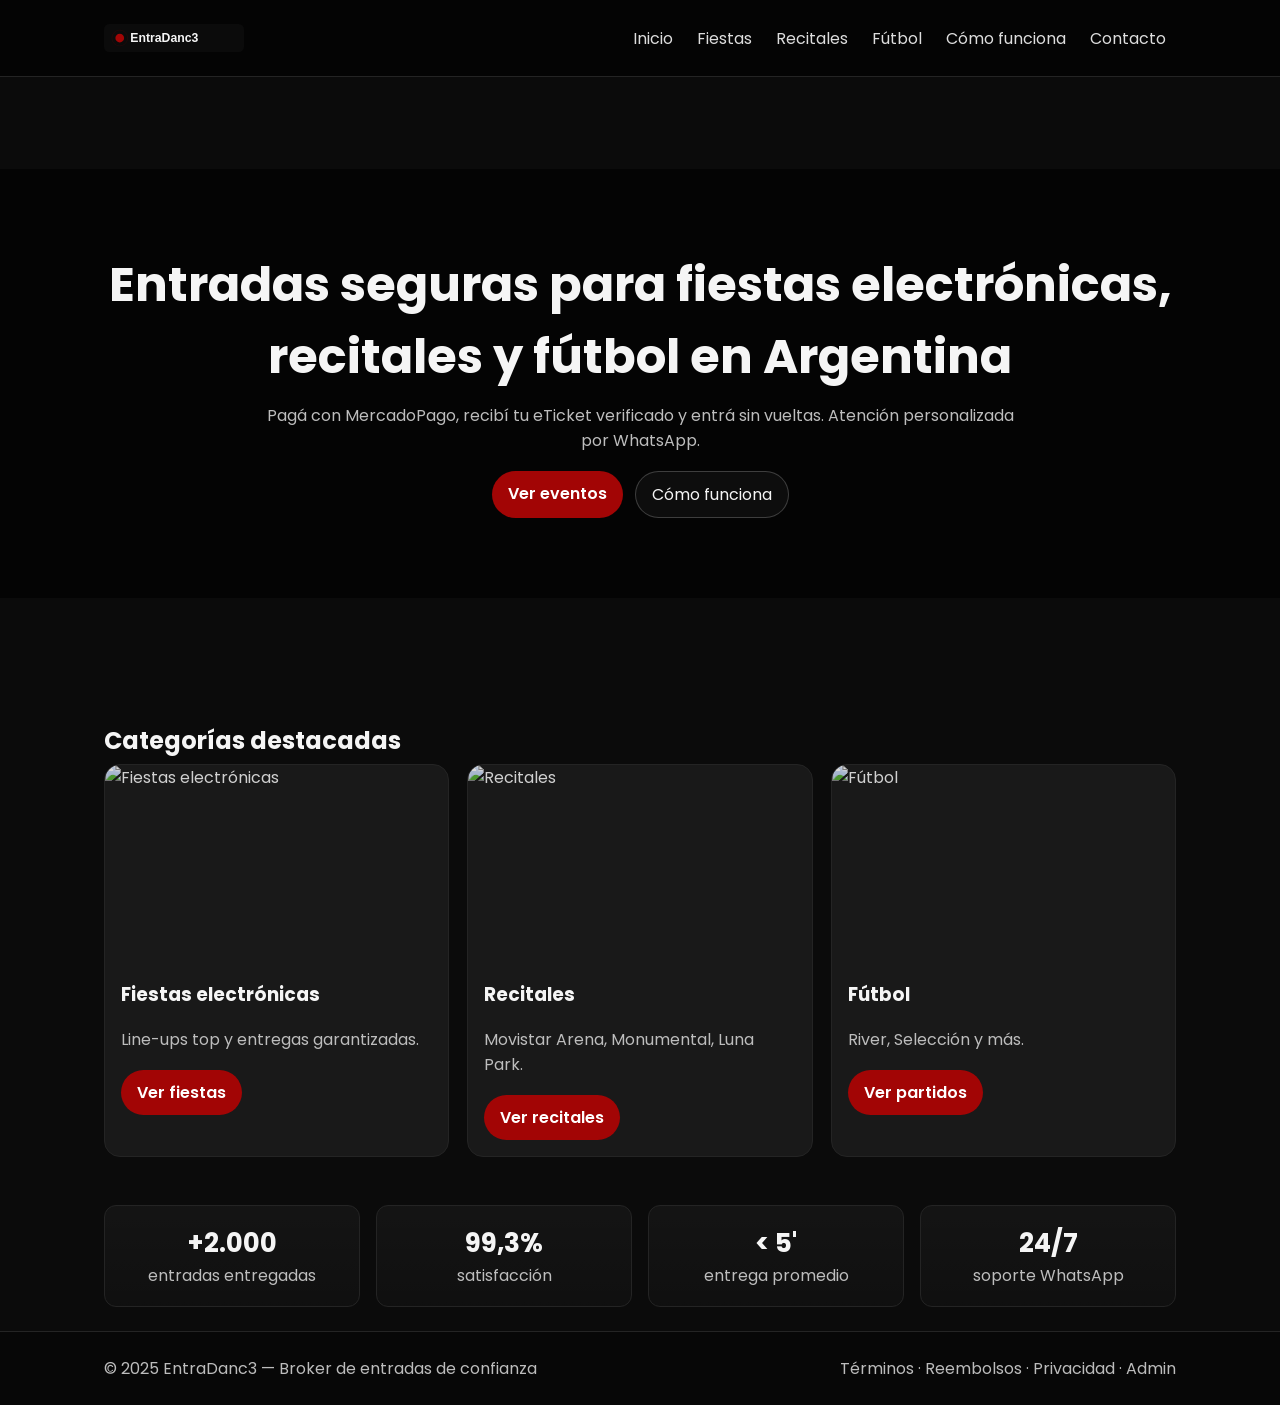
==== index.html @ f4632a74 "subo web pública" ====
<!DOCTYPE html>
<html lang="es"><head>
<meta charset="utf-8"><meta name="viewport" content="width=device-width, initial-scale=1">
<title>Entradas para eventos en Argentina | EntraDanc3</title>
<link rel="icon" href="/favicon.svg">
<link rel="manifest" href="/manifest.webmanifest">
<link rel="stylesheet" href="/assets/styles.css">
<link href="https://fonts.googleapis.com/css2?family=Poppins:wght@300;400;600;700&display=swap" rel="stylesheet">
<script src="/scripts/config.js"></script>

</head><body>

<header class="header">
  <div class="container nav">
    <div class="brand"><img src="/assets/logo.svg" alt="EntraDanc3" height="28" style="display:block"></div>
    <div class="spacer"></div>
    <nav class="menu">
      <a href="/index.html">Inicio</a>
      <a href="/fiestas.html">Fiestas</a>
      <a href="/recitales.html">Recitales</a>
      <a href="/futbol.html">Fútbol</a>
      <a href="/como-funciona.html">Cómo funciona</a>
      <a href="/contacto.html">Contacto</a>
    </nav>
  </div>
</header>


<section class="hero">
  <div class="overlay">
    <div class="inner">
      <h1>Entradas seguras para fiestas electrónicas, recitales y fútbol en Argentina</h1>
      <p class="sub">Pagá con MercadoPago, recibí tu eTicket verificado y entrá sin vueltas. Atención personalizada por WhatsApp.</p>
      <div style="display:flex;gap:12px;justify-content:center;flex-wrap:wrap">
        <a class="btn" href="/fiestas.html">Ver eventos</a>
        <a class="btn-ghost" href="/como-funciona.html">Cómo funciona</a>
      </div>
    </div>
  </div>
</section>
<section class="container">
  <h2 style="margin:10px 0 6px">Categorías destacadas</h2>
  <div class="grid grid-3">
    <article class="card">
      <img src="https://images.unsplash.com/photo-1518972559570-7cc1309f3229?auto=format&fit=crop&w=1200&q=70" alt="Fiestas electrónicas">
      <div class="body">
        <h3>Fiestas electrónicas</h3>
        <p class="sub">Line-ups top y entregas garantizadas.</p>
        <a class="btn" href="/fiestas.html">Ver fiestas</a>
      </div>
    </article>
    <article class="card">
      <img src="https://images.unsplash.com/photo-1483412033650-1015ddeb83d1?auto=format&fit=crop&w=1200&q=70" alt="Recitales">
      <div class="body">
        <h3>Recitales</h3>
        <p class="sub">Movistar Arena, Monumental, Luna Park.</p>
        <a class="btn" href="/recitales.html">Ver recitales</a>
      </div>
    </article>
    <article class="card">
      <img src="https://images.unsplash.com/photo-1505842465776-3ac3e1b50a57?auto=format&fit=crop&w=1200&q=70" alt="Fútbol">
      <div class="body">
        <h3>Fútbol</h3>
        <p class="sub">River, Selección y más.</p>
        <a class="btn" href="/futbol.html">Ver partidos</a>
      </div>
    </article>
  </div>
</section>
<section class="container">
  <div class="kpis">
    <div class="kpi"><strong>+2.000</strong><span class="sub">entradas entregadas</span></div>
    <div class="kpi"><strong>99,3%</strong><span class="sub">satisfacción</span></div>
    <div class="kpi"><strong>&lt; 5'</strong><span class="sub">entrega promedio</span></div>
    <div class="kpi"><strong>24/7</strong><span class="sub">soporte WhatsApp</span></div>
  </div>
</section>


<footer class="footer">
  <div class="container" style="display:flex;justify-content:space-between;flex-wrap:wrap;gap:10px">
    <div>© 2025 EntraDanc3 — Broker de entradas de confianza</div>
    <div><a href="/terminos.html">Términos</a> · <a href="/reembolsos.html">Reembolsos</a> · <a href="/privacidad.html">Privacidad</a> · <a href="/admin/login.html">Admin</a></div>
  </div>
</footer>


</body></html>
---- assets/styles.css ----
:root{
  --primary:#a20505; /* rojo EntraDanc3 */
  --bg:#0b0b0b; --elev:#121212; --text:#f5f5f5; --muted:#bdbdbd; --stroke:#242424;
  --glass:rgba(255,255,255,.06); --radius:16px; --maxw:1120px;
}
*{box-sizing:border-box} html,body{margin:0;padding:0;background:var(--bg);color:var(--text);font-family:Poppins,system-ui,-apple-system,Segoe UI,Roboto,Ubuntu,'Helvetica Neue',Arial,sans-serif}
a{color:inherit;text-decoration:none}
.container{max-width:var(--maxw);margin:auto;padding:24px}
.header{position:sticky;top:0;z-index:50;background:rgba(0,0,0,.6);backdrop-filter:blur(8px);border-bottom:1px solid var(--stroke)}
.nav{display:flex;gap:14px;align-items:center}
.brand{display:flex;align-items:center;gap:8px;font-weight:700;letter-spacing:.3px}
.brand i{width:12px;height:12px;background:var(--primary);border-radius:999px;box-shadow:0 0 0 4px rgba(162,5,5,.25)}
.spacer{flex:1}
.menu a{padding:8px 10px;border-radius:10px;opacity:.9}
.menu a.active,.menu a:hover{background:rgba(255,255,255,.06);border:1px solid rgba(255,255,255,.12);opacity:1}
.btn{background:var(--primary);padding:10px 16px;border-radius:999px;color:#fff;font-weight:600;display:inline-block}
.btn-ghost{border:1px solid rgba(255,255,255,.2);padding:10px 16px;border-radius:999px;background:rgba(255,255,255,.04)}
.hero{position:relative;min-height:68vh;display:grid;place-items:center;background:url('https://images.unsplash.com/photo-1507874457470-272b3c8d8ee2?auto=format&fit=crop&w=1800&q=80') center/cover}
.hero .overlay{background:rgba(0,0,0,.6);width:100%}
.hero .inner{max-width:var(--maxw);margin:auto;padding:80px 24px;text-align:center}
h1{font-size:clamp(28px,4.6vw,48px);margin:0 0 10px}
.sub{color:var(--muted);max-width:760px;margin:0 auto 18px}
.grid{display:grid;gap:18px}
.grid-3{grid-template-columns:repeat(3,1fr)}
@media (max-width:900px){.grid-3{grid-template-columns:1fr 1fr}}
@media (max-width:620px){.grid-3{grid-template-columns:1fr}}
.card{background:var(--glass);border:1px solid var(--stroke);border-radius:var(--radius);overflow:hidden}
.card img{width:100%;height:180px;object-fit:cover;display:block;filter:brightness(.85)}
.card .body{padding:16px}
.kpis{display:grid;grid-template-columns:repeat(4,1fr);gap:16px}
@media (max-width:860px){.kpis{grid-template-columns:repeat(2,1fr)}}
@media (max-width:520px){.kpis{grid-template-columns:1fr}}
.kpi{background:linear-gradient(180deg,rgba(255,255,255,.04),rgba(255,255,255,.02));border:1px solid var(--stroke);border-radius:12px;padding:18px;text-align:center}
.kpi strong{display:block;font-size:26px}
.footer{border-top:1px solid var(--stroke);background:#070707;color:#bcbcbc}
.notice{background:linear-gradient(135deg, rgba(162,5,5,.16), rgba(255,255,255,.02));border-top:1px solid var(--stroke);border-bottom:1px solid var(--stroke)}
input,select,textarea{background:#151515;color:var(--text);border:1px solid #2a2a2a;border-radius:10px;padding:10px;width:100%}
label{font-size:.9rem;color:#d7d7d7;margin-top:10px;display:block}
.price{font-size:24px;font-weight:700;margin:8px 0}
.badge{display:inline-block;border:1px solid rgba(255,255,255,.18);padding:6px 10px;border-radius:999px;font-size:12px;background:rgba(255,255,255,.06)}
.table{width:100%;border-collapse:collapse}
.table th,.table td{border-bottom:1px solid #242424;padding:10px;text-align:left}
.alert{background:#1a1a1a;border:1px solid #2a2a2a;padding:12px;border-radius:10px;margin:12px 0}
.ok{color:#7CFC9A} .err{color:#ff6b6b}
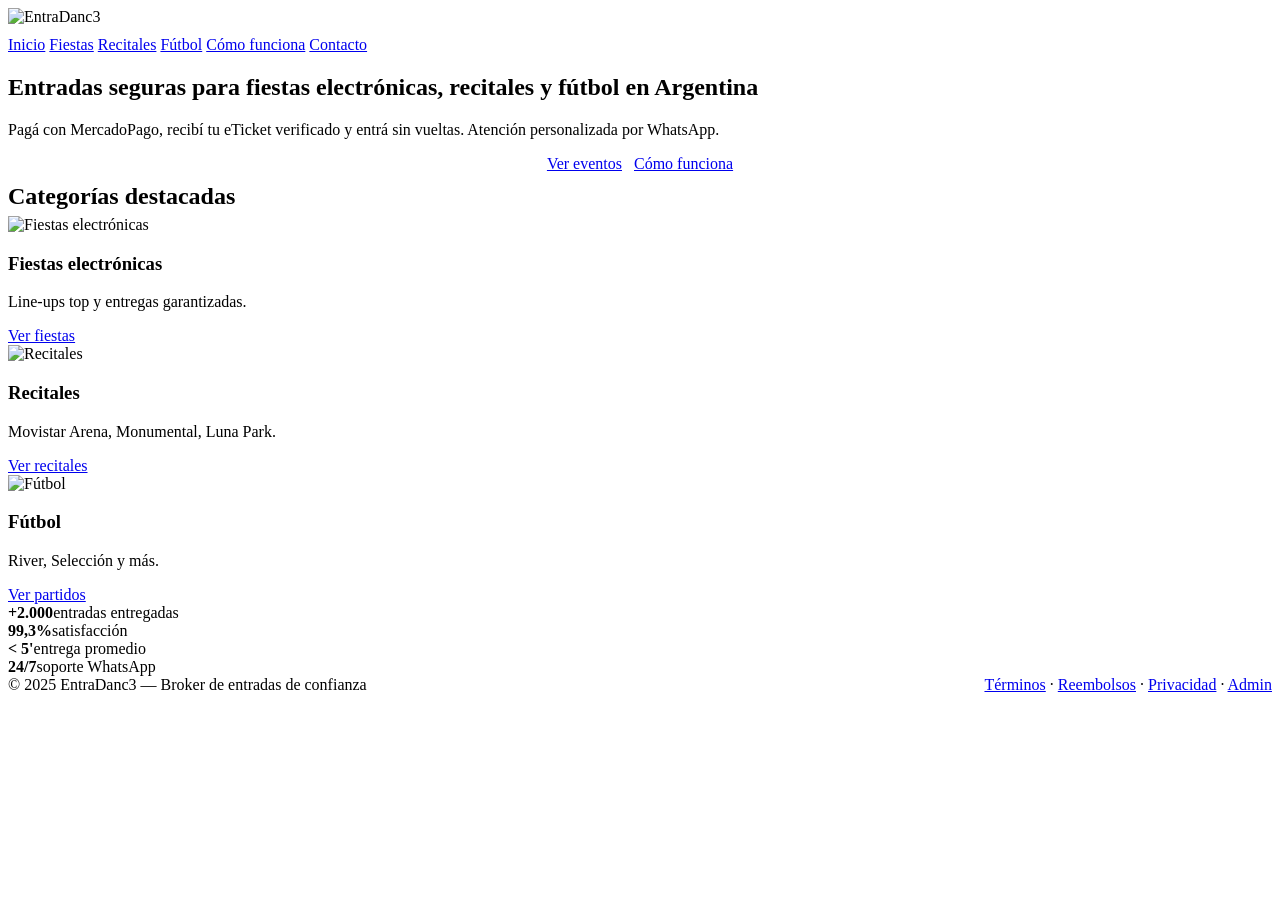
==== commit edcbfca0: "Add files via upload" ====
(no text change in the page or its own stylesheets)
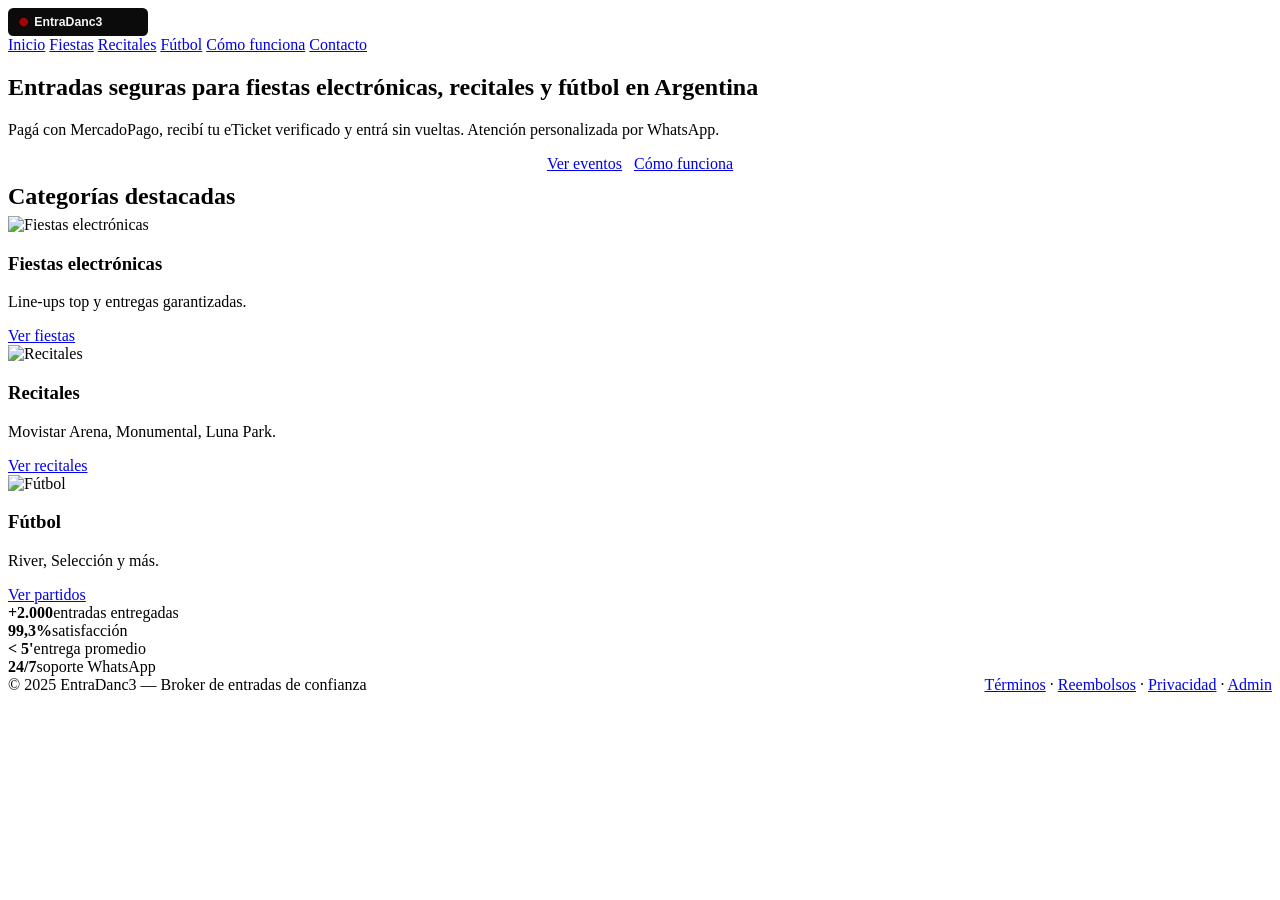
==== commit 84008751: "Update index.html" ====
--- a/index.html
+++ b/index.html
@@ -4,7 +4,8 @@
 <title>Entradas para eventos en Argentina | EntraDanc3</title>
 <link rel="icon" href="/favicon.svg">
 <link rel="manifest" href="/manifest.webmanifest">
-<link rel="stylesheet" href="/assets/styles.css">
+<link rel="stylesheet" href="assets/css/style.css">
+
 <link href="https://fonts.googleapis.com/css2?family=Poppins:wght@300;400;600;700&display=swap" rel="stylesheet">
 <script src="/scripts/config.js"></script>
 
@@ -85,4 +86,4 @@
 </footer>
 
 
-</body></html>+</body></html>
